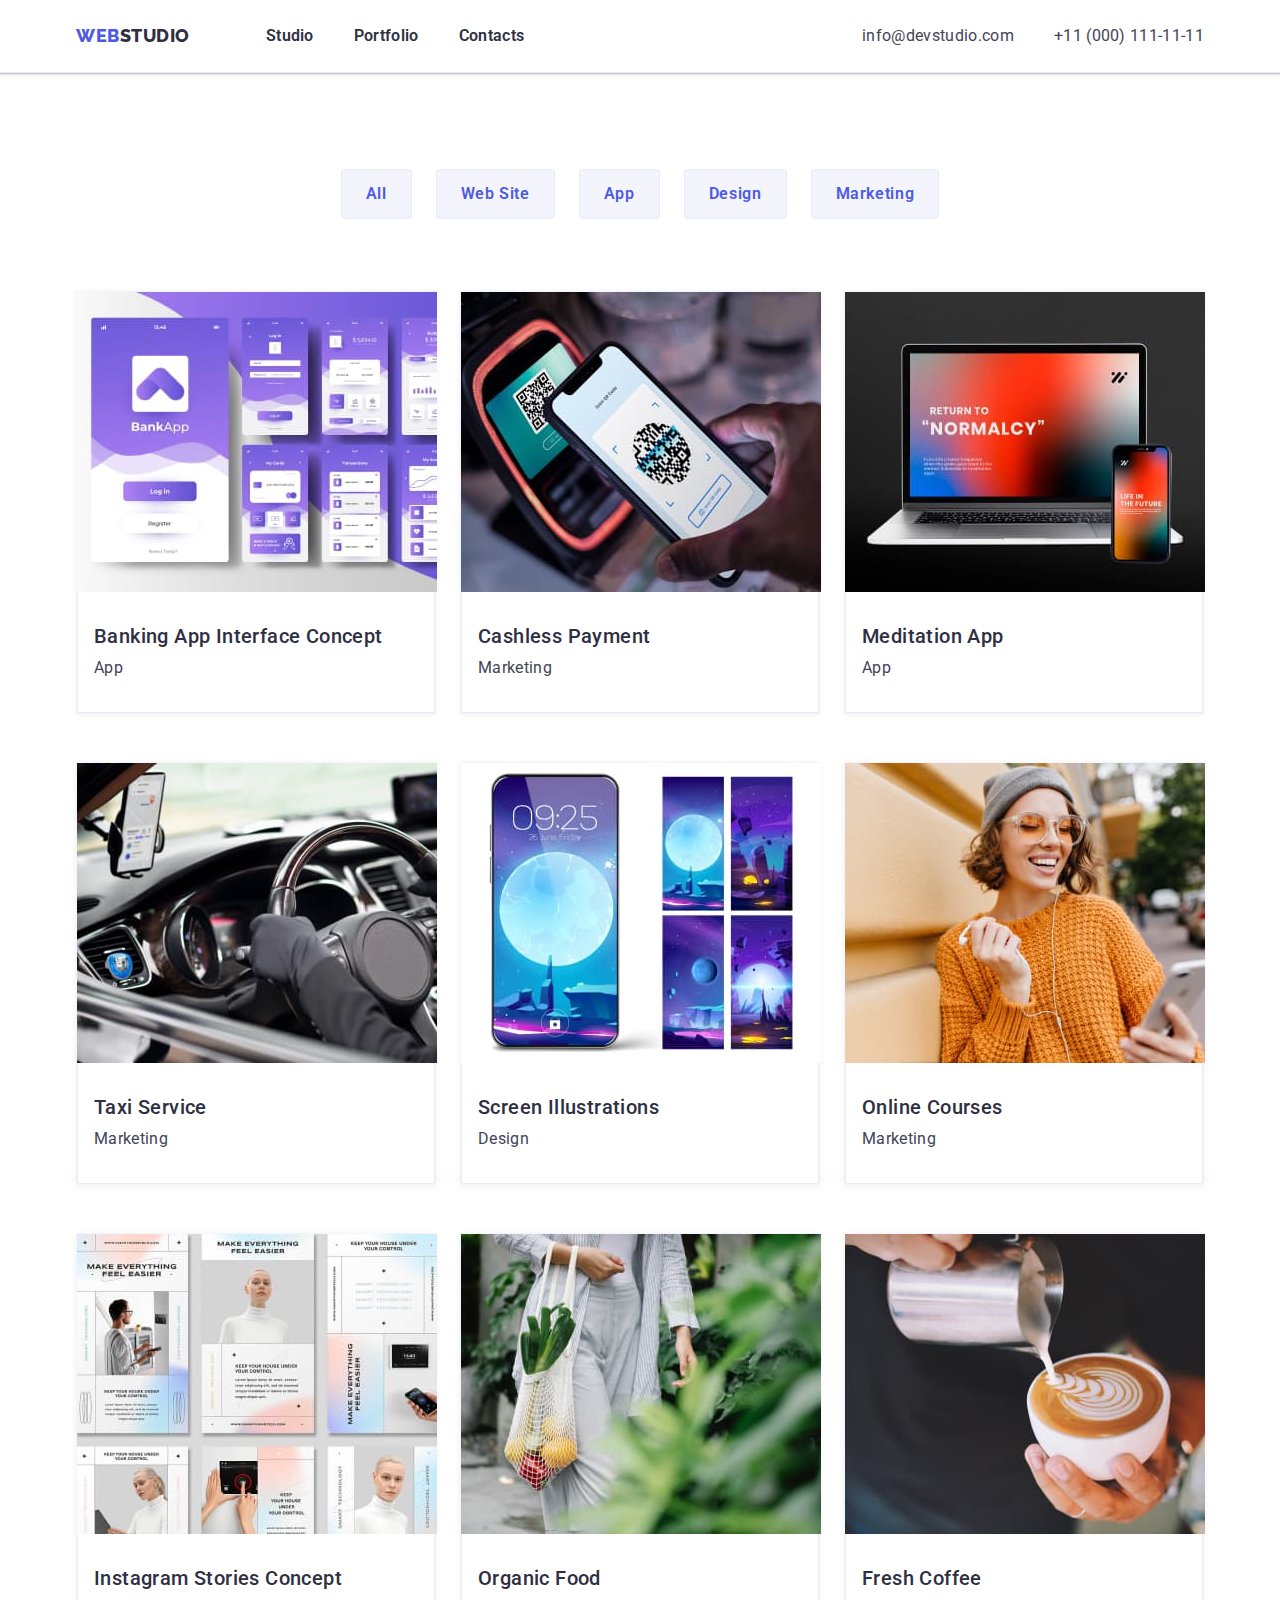
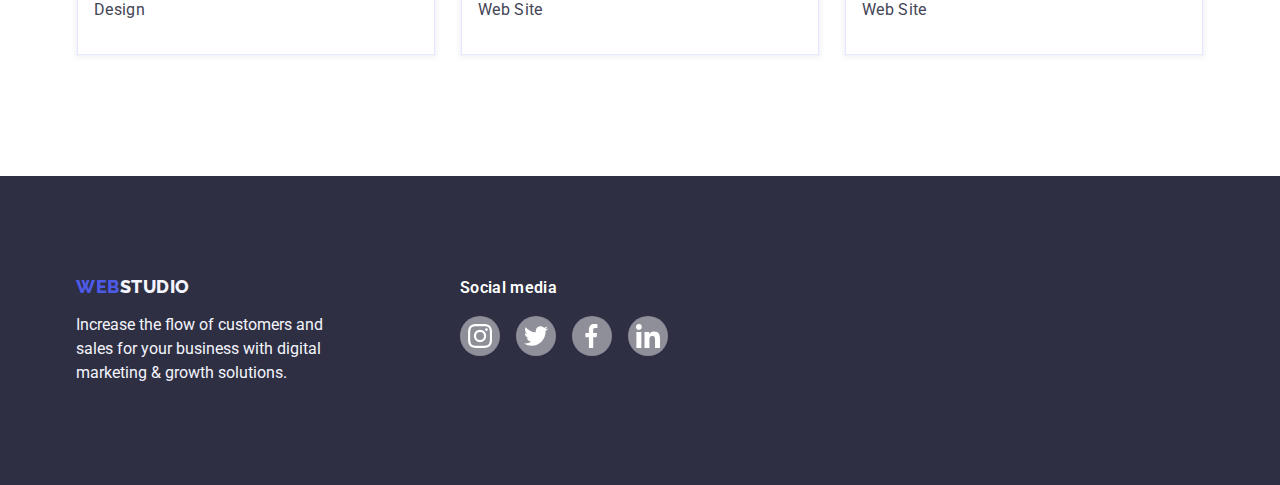
==== portfolio.html @ 1ea6845a "Initial commit" ====
<!DOCTYPE html>
<html lang="en">
  <head>
    <meta charset="UTF-8" />
    <meta http-equiv="X-UA-Compatible" content="IE=edge" />
    <meta name="viewport" content="width=device-width, initial-scale=1.0" />
    <title>Portfolio</title>
    <link rel="preconnect" href="https://fonts.googleapis.com" />
    <link rel="preconnect" href="https://fonts.gstatic.com" crossorigin />
    <link
      href="https://fonts.googleapis.com/css2?family=Raleway:wght@800&family=Roboto:wght@400;500;700;900&display=swap"
      rel="stylesheet"
    />
    <link
      rel="stylesheet"
      href="https://cdnjs.cloudflare.com/ajax/libs/modern-normalize/1.1.0/modern-normalize.min.css"
    />
    <link rel="stylesheet" href="./portfolio/css/styles.css" />
  </head>
  <body>
    <header class="header">
      <div class="container container-header">
        <nav class="nav-header">
          <a class="link logotyp" href="./index.html">Web<span class="header-logo">Studio</span></a>
          <ul class="list list-nav">
            <li class="item-header"><a class="link header-link" href="./index.html">Studio</a></li>
            <li class="item-header">
              <a class="link header-link" href="./portfolio.html">Portfolio</a>
            </li>
            <li class="item-header"><a class="link header-link" href="">Contacts</a></li>
          </ul>
        </nav>
        <!-- Section Address -->
        <address class="address address-contact">
          <ul class="list list-nav-address">
            <li class="item item-address">
              <a class="link header-contact" href="mailto:info@devstudio.com">info@devstudio.com</a>
            </li>
            <li class="item item-address">
              <a class="link header-contact" href="tel:+110001111111">+11 (000) 111-11-11</a>
            </li>
          </ul>
        </address>
      </div>
    </header>
    <main>
      <!-- section Our product -->
      <section class="section section-our-product">
        <div class="container">
          <!-- <div class="container-btn"> -->
          <h1 class="visualy-hidden">Our product</h1>
          <ul class="list list-button">
            <li class="item-button">
              <button class="btn" type="button">All</button>
            </li>
            <li class="item-button">
              <button class="btn" type="button">Web Site</button>
            </li>
            <li class="item-button">
              <button class="btn" type="button">App</button>
            </li>
            <li class="item-button">
              <button class="btn" type="button">Design</button>
            </li>
            <li class="item-button">
              <button class="btn" type="button">Marketing</button>
            </li>
          </ul>
          <!-- </div> -->

          <ul class="list list-images">
            <li class="item-images">
              <a class="link" href=""
                ><img
                  src="./images-portfolio/bank-app.jpg"
                  width="360"
                  height="300"
                  alt="bank application"
                />
                <div class="div-title-text">
                  <h2 class="title-product">Banking App Interface Concept</h2>
                  <p class="text-product">App</p>
                </div></a
              >
            </li>
            <li class="item-images">
              <a class="link" href="">
                <img
                  src="./images-portfolio/cash-pay.jpg"
                  width="360"
                  height="300"
                  alt="cashless payment app"
                />
                <div class="div-title-text">
                  <h2 class="title-product">Cashless Payment</h2>
                  <p class="text-product">Marketing</p>
                </div></a
              >
            </li>
            <li class="item-images">
              <a class="link" href="">
                <img
                  src="./images-portfolio/medit-app.jpg"
                  width="360"
                  height="300"
                  alt="meditation application"
                />
                <div class="div-title-text">
                  <h2 class="title-product">Meditation App</h2>
                  <p class="text-product">App</p>
                </div></a
              >
            </li>
            <li class="item-images">
              <a class="link" href="">
                <img
                  src="./images-portfolio/tax-ser.jpg"
                  width="360"
                  height="300"
                  alt="app taxi service"
                />
                <div class="div-title-text">
                  <h2 class="title-product">Taxi Service</h2>
                  <p class="text-product">Marketing</p>
                </div></a
              >
            </li>
            <li class="item-images">
              <a class="link" href="">
                <img
                  src="./images-portfolio/screen-ilus.jpg"
                  width="360"
                  height="300"
                  alt="screen Illustrations for phone"
                />
                <div class="div-title-text">
                  <h2 class="title-product">Screen Illustrations</h2>
                  <p class="text-product">Design</p>
                </div></a
              >
            </li>
            <li class="item-images">
              <a class="link" href="">
                <img
                  src="./images-portfolio/onl-cour.jpg"
                  width="360"
                  height="300"
                  alt=" app online courses"
                />
                <div class="div-title-text">
                  <h2 class="title-product">Online Courses</h2>
                  <p class="text-product">Marketing</p>
                </div></a
              >
            </li>
            <li class="item-images">
              <a class="link" href="">
                <img
                  src="./images-portfolio/inst-stor.jpg"
                  width="360"
                  height="300"
                  alt="instagram stories concept"
                />
                <div class="div-title-text">
                  <h2 class="title-product">Instagram Stories Concept</h2>
                  <p class="text-product">Design</p>
                </div></a
              >
            </li>

            <li class="item-images">
              <a class="link" href="">
                <img
                  src="./images-portfolio/org-food.jpg"
                  width="360"
                  height="300"
                  alt=" organic food images"
                />
                <div class="div-title-text">
                  <h2 class="title-product">Organic Food</h2>
                  <p class="text-product">Web Site</p>
                </div></a
              >
            </li>
            <li class="item-images">
              <a class="link" href="">
                <img
                  src="./images-portfolio/fr-coffee.jpg"
                  width="360"
                  height="300"
                  alt=" cup of fresh coffee"
                />
                <div class="div-title-text">
                  <h2 class="title-product">Fresh Coffee</h2>
                  <p class="text-product">Web Site</p>
                </div></a
              >
            </li>
          </ul>
        </div>
      </section>
    </main>

    <!-- Section footer -->
    <footer class="footer">
      <div class="container footer-container">
        <div class="footer-container-left">
          <a class="link logotyp-footer" href="./index.html"
            >Web<span class="footer-logo">Studio</span></a
          >
          <p class="text-footer">
            Increase the flow of customers and sales for your business with digital marketing &
            growth solutions.
          </p>
        </div>
        <div class="footer-container-right">
          <p class="text-social-media">Social media</p>
          <ul class="list list-footer-social">
            <li class="item-social">
              <a href="" class="footer-social-link">
                <svg width="24" height="24">
                  <use href="./images-studio/icons.svg#icon-instagram-2"></use>
                </svg>
              </a>
            </li>
            <li>
              <a href="" class="footer-social-link">
                <svg width="24" height="24">
                  <use href="./images-studio/icons.svg#icon-twitter-1"></use>
                </svg>
              </a>
            </li>
            <li>
              <a href="" class="footer-social-link">
                <svg width="24" height="24">
                  <use href="./images-studio/icons.svg#icon-facebook"></use>
                </svg>
              </a>
            </li>
            <li>
              <a href="" class="footer-social-link">
                <svg width="24" height="24">
                  <use href="./images-studio/icons.svg#icon-linkedin-1"></use>
                </svg>
              </a>
            </li>
          </ul>
        </div>
      </div>
    </footer>
  </body>
</html>
---- portfolio/css/styles.css ----
:root {
    --main-light-color: #FFFFFF;
    --main-font-color: #434455;
    --secondory-font-color: #2E2F42;
    --secondory-footer-color: #F4F4FD;
    --secondory-font-accent-color: #4D5AE5;
    --active-color-hover: #404bbf;
    --background-color-btn: #F4F4FD;
    --accent-color-cornflower: #e7e9fc;
    --green-color: #31D0AA;
}

body {
    font-family: 'Roboto', sans-serif;
    font-style: normal;
    color: #434455;
    background-color: var(--main-light-color);
}

h1,
h2,
h3,
h4,
h5,
h6,
p {
    margin: 0;
}


use {
    fill: currentColor;
}

.header {
    border-bottom: 1px solid #e7e9fc;
    /* background-color: var(--main-light-color); */
    box-shadow: 0px 2px 1px rgba(46, 47, 66, 0.08), 0px 1px 1px rgba(46, 47, 66, 0.16), 0px 1px 6px rgba(46, 47, 66, 0.08);
}

.container {
    width: 1158px;
    margin: 0 auto;
    padding-left: 15px;
    padding-right: 15px;

}

.link {
    text-decoration: none;
    color: currentColor;
}

.list {
    list-style: none;
    padding: 0;
    margin: 0;
}

img {
    display: block;

}

.visualy-hidden {
    height: 1px;
    margin: -1px;
    border: 0;
    padding: 0;
    white-space: nowrap;
    clip-path: inset(100%);
    clip: rect(0 0 0 0);
    overflow: hidden;
    width: 1px;
    position: absolute;
}


.container-header {
    /* робимо класу уявний контейнер за допомогою  display: flex;
    потім  дітей в цьому контейнері(це а посилання-лого і ul список)
    центруємо по осі(Y) align-items: center; */
    display: flex;
    align-items: center;
}

.header-link {
    display: block;
    /* елементам (а) добавлений падинг в гору та низ для кращого наведення мишкою
    в режимі cursor таким чином 
    ми одразу задаємо і потрібну висоту нашому header */
    padding-top: 24px;
    padding-bottom: 24px;
}

.header-logo {
    color: var(--secondory-font-color);
}

.nav-header {
    display: flex;
    align-items: center;
}

.list-nav {
    display: flex;
    gap: 40px;
}


.header-link {
    display: block;
    padding-top: 24px;
    padding-bottom: 24px;
}

.logotyp {
    font-family: "Raleway", sans-serif;
    text-transform: uppercase;
    font-weight: 800;
    font-size: 18px;
    line-height: 1.17;
    letter-spacing: 0.03em;
    color: var(--secondory-font-accent-color);
    text-decoration: none;
    margin-right: 76px;
}

.header-link {
    font-weight: 600;
    font-size: 16px;
    line-height: 1.5;
    letter-spacing: 0.02em;
    color: var(--secondory-font-color);
}

.item-header:hover,
.item-header:focus {
    color: var(--active-color-hover);
}

.header-contact:hover,
.header-contact:focus {
    color: var(--active-color-hover);
}

.address {
    font-style: normal;
}


.address-contact {
    margin-left: auto;
}

.list-nav-address {
    display: flex;
    gap: 40px;

}

/* .item-address {
    margin-right: 40px;
} */

.header-contact {
    font-family: 'Roboto';
    font-weight: 400;
    font-size: 16px;
    line-height: 1.5;
    letter-spacing: 0.02em;
    color: var(--main-font-color);
    padding-top: 24px;
    padding-bottom: 24px;

}

/* Для секції в класі заданий стиль */
.section-our-product {
    padding-top: 96px;
    padding-bottom: 120px;
    /* ці падінги пребираємо їх бути не повинно але автоперевірка може без них не пропустити
     padding-left: 120px;
    padding-right: 120px; */
}

/* Для списку в класі заданий стиль display: flex;
для розміщення кнопок в одну лінію по горизонталі 
Для списку в класі заданий стиль justify-content: center;
для розміщення дочірніх елементів списку по центру осі(х) */

/* Для списку в класі можна задати стиль gap: 24px;
для визначення відступів між пунктами списку а також 
(можна використовувати margin-right: 24px для тега li у класі,але потім 
треба онулити крайні марджин за допомогою :not(:last-child))*/
.list-button {
    display: flex;
    justify-content: center;
    margin-bottom: 72px;
    gap: 24px;
}

/* випадок використання для li */
/*(ul li:not(:last-child)) 
.list-button .item-button:not(:last-child) {
    margin-right: 24px;} */


.btn {

    font-family: "Roboto", sans-serif;
    font-weight: 600;
    font-size: 16px;
    line-height: 1.5;
    letter-spacing: 0.04em;
    background-color: var(--background-color-btn);
    color: var(--secondory-font-accent-color);
    cursor: pointer;
    border: 1px solid var(--accent-color-cornflower);
    border-radius: 4px;

    /*короткий запис padding: 12px 24px */
    padding-top: 12px;
    padding-bottom: 12px;
    padding-left: 24px;
    padding-right: 24px;
}

.btn:hover,
.btn:focus {
    color: #FFFFFF;
    /* border: transparent;виставлено без 1 solid як в коментарі ментора 
    але автоперевірка не приймає тому значення з одиничкою залишаємо*/
    border: 1px solid transparent;
    background-color: var(--active-color-hover);
    box-shadow: 0px 4px 4px rgba(0, 0, 0, 0.25);
}




.list-images {
    display: flex;
    flex-wrap: wrap;
    /* Для списку в класі заданий стиль flex-wrap: wrap;
для розповзання елементів списку на новий рядок якщо їм не вистачає місця в попередньому */

    column-gap: 24px;
    row-gap: 48px;

    margin: 0;
    /* Для списку в класі заданий стиль column-gap: 24px;
для визначення горизонтальних відступів між пунктами списку
 (можна використовувати margin-right: 24px для тега li у класі) */

}

.item-images {
    width: calc((100% - 48px) / 3);
    /* Для списку в класі заданий стиль width: calc((100% - 48px) / 3);
для визначення ширини для елемента списку (від загальної ширини екрану віднімаємо суму відступів між пунктами
 і ділимо це на кількість пунктів списку в одному рядку) */

    /* flex-basis:calc(100% /3 - 24px) ; при margin-left: 24px; margin-top: 24px;
 як в прикладі чомусь не спрацювало */

    background-color: var(--main-light-color);
    border: 0.5px solid #F4F4FD;
    box-shadow: 0px 1px 6px rgba(46, 47, 66, 0.08);
}

.item-images:hover,
.item-images:focus {
    box-shadow: 0px 4px 4px rgba(0, 0, 0, 0.25), 0px 1px 6px rgba(46, 47, 66, 0.08);
}

.div-title-text {
    padding: 32px 16px;
    border: 1px solid #e7e9fc;
    border-top: none;
}



.title-product {
    margin-bottom: 8px;
    font-weight: 500;
    font-size: 20px;
    line-height: 1.2;
    letter-spacing: 0.02em;
    color: var(--secondory-font-color);
}

.text-product {
    font-weight: 400;
    font-size: 16px;
    line-height: 1.5;
    letter-spacing: 0.02em;
    color: var(--main-font-color)
}



.footer {
    padding-top: 100px;
    padding-bottom: 100px;
    background-color: var(--secondory-font-color);
}

.footer-logo {
    color: #f4f4fd;
}

.list-footer {
    padding-top: 100px;
    margin: 0;
}

.text-footer {
    max-width: 264px;
    font-size: 16px;
    line-height: 1.5;
    color: var(--secondory-footer-color);
}

.logotyp-footer {
    font-family: "Raleway", sans-serif;
    text-transform: uppercase;
    font-weight: 800;
    font-size: 18px;
    line-height: 1.17;
    letter-spacing: 0.03em;
    color: var(--secondory-font-accent-color);
    text-decoration: none;
    display: inline-block;
    margin-bottom: 16px;
}

.footer-container {
    display: flex;
}

.footer-container-right {
    margin-left: 120px;
}


.text-social-media {
    margin-bottom: 16px;

    font-weight: 600;
    font-size: 16px;
    line-height: 1.5;
    letter-spacing: 0.02em;
    color: #FFFFFF;
}

.list-footer-social {
    display: flex;
    gap: 16px;
}

.footer-social-link {
    display: flex;
    justify-content: center;
    align-items: center;
    border-radius: 50%;
    width: 40px;
    height: 40px;
    background-color: #8E8F99;
    color: var(--main-light-color);
}

.footer-social-link:hover,
.footer-social-link:focus {
    background-color: var(--green-color);
}
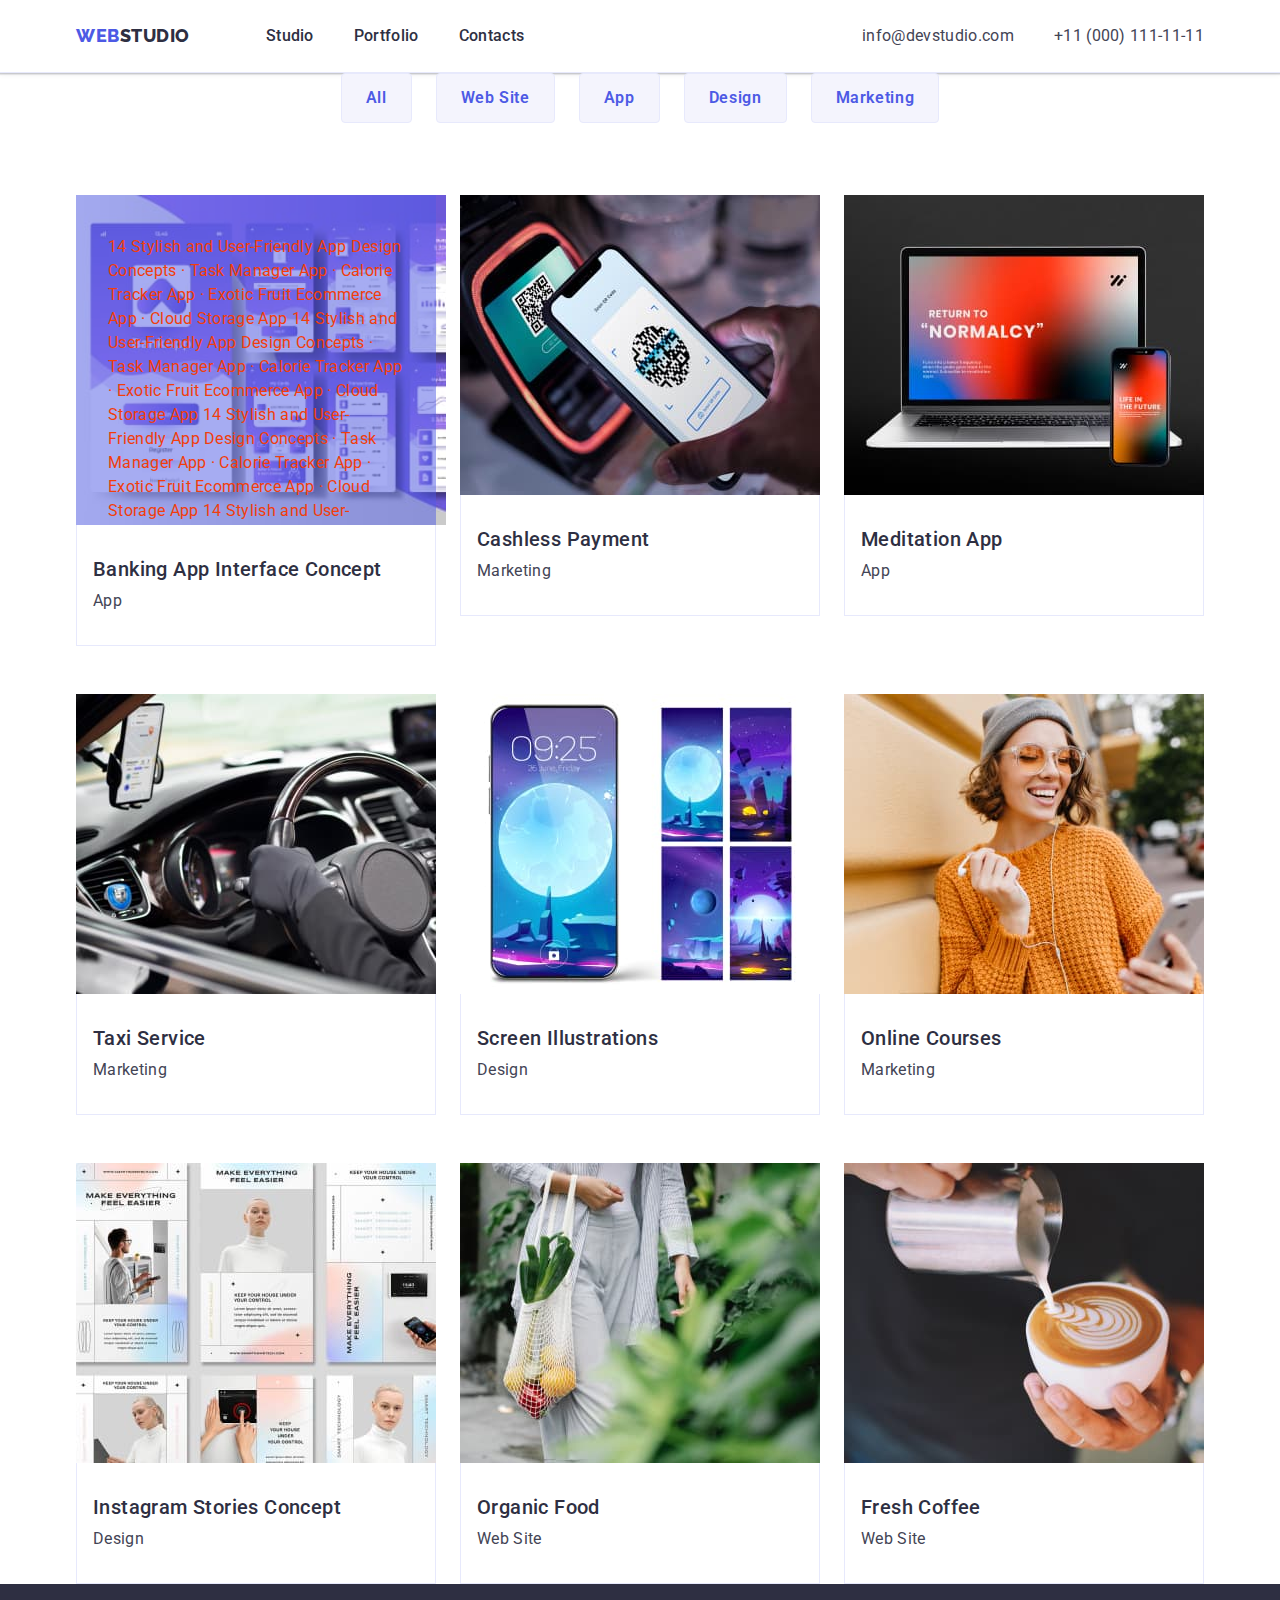
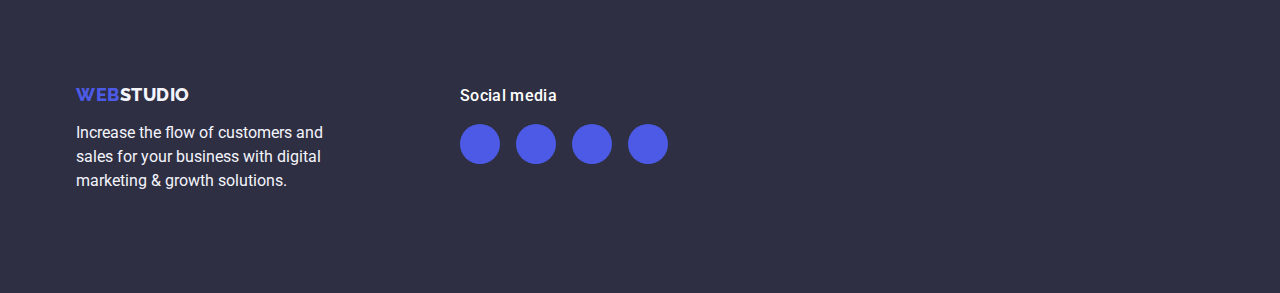
==== commit c33a01dd: "..." ====
--- a/portfolio.html
+++ b/portfolio.html
@@ -45,7 +45,7 @@
     </header>
     <main>
       <!-- section Our product -->
-      <section class="section section-our-product">
+      <section class="section-our-product">
         <div class="container">
           <!-- <div class="container-btn"> -->
           <h1 class="visualy-hidden">Our product</h1>
@@ -70,13 +70,28 @@
 
           <ul class="list list-images">
             <li class="item-images">
-              <a class="link" href=""
-                ><img
-                  src="./images-portfolio/bank-app.jpg"
-                  width="360"
-                  height="300"
-                  alt="bank application"
-                />
+              <a class="link link-product" href="">
+                <div class="img-overlay">
+                  <img
+                    src="./images-portfolio/bank-app.jpg"
+                    width="370"
+                    height="330"
+                    alt="bank application"
+                  />
+                  <p class="overlay">
+                    14 Stylish and User-Friendly App Design Concepts · Task Manager App · Calorie
+                    Tracker App · Exotic Fruit Ecommerce App · Cloud Storage App 14 Stylish and
+                    User-Friendly App Design Concepts · Task Manager App · Calorie Tracker App ·
+                    Exotic Fruit Ecommerce App · Cloud Storage App 14 Stylish and User-Friendly App
+                    Design Concepts · Task Manager App · Calorie Tracker App · Exotic Fruit
+                    Ecommerce App · Cloud Storage App 14 Stylish and User-Friendly App Design
+                    Concepts · Task Manager App · Calorie Tracker App · Exotic Fruit Ecommerce App ·
+                    Cloud Storage App 14 Stylish and User-Friendly App Design Concepts · Task
+                    Manager App · Calorie Tracker App · Exotic Fruit Ecommerce App · Cloud Storage
+                    App
+                  </p>
+                </div>
+
                 <div class="div-title-text">
                   <h2 class="title-product">Banking App Interface Concept</h2>
                   <p class="text-product">App</p>
@@ -84,7 +99,7 @@
               >
             </li>
             <li class="item-images">
-              <a class="link" href="">
+              <a class="link link-product" href="">
                 <img
                   src="./images-portfolio/cash-pay.jpg"
                   width="360"
@@ -98,7 +113,7 @@
               >
             </li>
             <li class="item-images">
-              <a class="link" href="">
+              <a class="link link-product" href="">
                 <img
                   src="./images-portfolio/medit-app.jpg"
                   width="360"
@@ -112,7 +127,7 @@
               >
             </li>
             <li class="item-images">
-              <a class="link" href="">
+              <a class="link link-product" href="">
                 <img
                   src="./images-portfolio/tax-ser.jpg"
                   width="360"
@@ -126,7 +141,7 @@
               >
             </li>
             <li class="item-images">
-              <a class="link" href="">
+              <a class="link link-product" href="">
                 <img
                   src="./images-portfolio/screen-ilus.jpg"
                   width="360"
@@ -140,7 +155,7 @@
               >
             </li>
             <li class="item-images">
-              <a class="link" href="">
+              <a class="link link-product" href="">
                 <img
                   src="./images-portfolio/onl-cour.jpg"
                   width="360"
@@ -154,7 +169,7 @@
               >
             </li>
             <li class="item-images">
-              <a class="link" href="">
+              <a class="link link-product" href="">
                 <img
                   src="./images-portfolio/inst-stor.jpg"
                   width="360"
@@ -169,7 +184,7 @@
             </li>
 
             <li class="item-images">
-              <a class="link" href="">
+              <a class="link link-product" href="">
                 <img
                   src="./images-portfolio/org-food.jpg"
                   width="360"
@@ -183,7 +198,7 @@
               >
             </li>
             <li class="item-images">
-              <a class="link" href="">
+              <a class="link link-product" href="">
                 <img
                   src="./images-portfolio/fr-coffee.jpg"
                   width="360"
@@ -218,29 +233,29 @@
           <ul class="list list-footer-social">
             <li class="item-social">
               <a href="" class="footer-social-link">
-                <svg width="24" height="24">
-                  <use href="./images-studio/icons.svg#icon-instagram-2"></use>
+                <svg class="footer-icon" width="24" height="24">
+                  <use href="./images/icons.svg#icon-instagram-2"></use>
                 </svg>
               </a>
             </li>
             <li>
               <a href="" class="footer-social-link">
-                <svg width="24" height="24">
-                  <use href="./images-studio/icons.svg#icon-twitter-1"></use>
+                <svg class="footer-icon" width="24" height="24">
+                  <use href="./images/icons.svg#icon-twitter-1"></use>
                 </svg>
               </a>
             </li>
             <li>
               <a href="" class="footer-social-link">
-                <svg width="24" height="24">
-                  <use href="./images-studio/icons.svg#icon-facebook"></use>
+                <svg class="footer-icon" width="24" height="24">
+                  <use href="./images/icons.svg#icon-facebook"></use>
                 </svg>
               </a>
             </li>
             <li>
               <a href="" class="footer-social-link">
-                <svg width="24" height="24">
-                  <use href="./images-studio/icons.svg#icon-linkedin-1"></use>
+                <svg class="footer-icon" width="24" height="24">
+                  <use href="./images/icons.svg#icon-linkedin-1"></use>
                 </svg>
               </a>
             </li>
--- a/portfolio/css/styles.css
+++ b/portfolio/css/styles.css
@@ -8,6 +8,7 @@
     --background-color-btn: #F4F4FD;
     --accent-color-cornflower: #e7e9fc;
     --green-color: #31D0AA;
+    --bgr-color-icon: #F4F4FD;
 }
 
 body {
@@ -28,9 +29,7 @@
 }
 
 
-use {
-    fill: currentColor;
-}
+
 
 .header {
     border-bottom: 1px solid #e7e9fc;
@@ -127,15 +126,15 @@
 }
 
 .header-link {
-    font-weight: 600;
+    font-weight: 500;
     font-size: 16px;
     line-height: 1.5;
     letter-spacing: 0.02em;
     color: var(--secondory-font-color);
 }
 
-.item-header:hover,
-.item-header:focus {
+.header-link:hover,
+.header-link:focus {
     color: var(--active-color-hover);
 }
 
@@ -146,6 +145,8 @@
 
 .address {
     font-style: normal;
+    /* ДЛЯ ПОСИЛАННЯ ПОЧТИ ЧИ ТЕЛЕФОНА ставимо значення (font-style: normal;) для скидання 
+ стандартного стилю шрифту */
 }
 
 
@@ -158,10 +159,6 @@
     gap: 40px;
 
 }
-
-/* .item-address {
-    margin-right: 40px;
-} */
 
 .header-contact {
     font-family: 'Roboto';
@@ -175,10 +172,10 @@
 
 }
 
-/* Для секції в класі заданий стиль */
+
 .section-our-product {
-    padding-top: 96px;
-    padding-bottom: 120px;
+    /* padding-top: 96px;
+    padding-bottom: 120px; */
     /* ці падінги пребираємо їх бути не повинно але автоперевірка може без них не пропустити
      padding-left: 120px;
     padding-right: 120px; */
@@ -233,7 +230,7 @@
     але автоперевірка не приймає тому значення з одиничкою залишаємо*/
     border: 1px solid transparent;
     background-color: var(--active-color-hover);
-    box-shadow: 0px 4px 4px rgba(0, 0, 0, 0.25);
+    box-shadow: 0px 3px 1px rgba(0, 0, 0, 0.1), 0px 2px 1px rgba(0, 0, 0, 0.08), 0px 2px 2px rgba(0, 0, 0, 0.12);
 }
 
 
@@ -243,17 +240,27 @@
     display: flex;
     flex-wrap: wrap;
     /* Для списку в класі заданий стиль flex-wrap: wrap;
-для розповзання елементів списку на новий рядок якщо їм не вистачає місця в попередньому */
+для не розповзання елементів списку на новий рядок якщо їм не вистачає місця в попередньому */
 
     column-gap: 24px;
     row-gap: 48px;
-
     margin: 0;
     /* Для списку в класі заданий стиль column-gap: 24px;
 для визначення горизонтальних відступів між пунктами списку
  (можна використовувати margin-right: 24px для тега li у класі) */
 
 }
+
+.link-product {
+    display: block;
+    /* width: 360px; */
+}
+
+.link-product:hover,
+.link-product:focus {
+    box-shadow: 0px 1px 6px rgba(46, 47, 66, 0.08), 0px 1px 1px rgba(46, 47, 66, 0.16), 0px 2px 1px rgba(46, 47, 66, 0.08)
+}
+
 
 .item-images {
     width: calc((100% - 48px) / 3);
@@ -265,19 +272,20 @@
  як в прикладі чомусь не спрацювало */
 
     background-color: var(--main-light-color);
-    border: 0.5px solid #F4F4FD;
-    box-shadow: 0px 1px 6px rgba(46, 47, 66, 0.08);
-}
-
-.item-images:hover,
+    /* border: 0.5px solid #F4F4FD; */
+    /* box-shadow: 0px 1px 6px rgba(46, 47, 66, 0.08); */
+}
+
+/* .item-images:hover,
 .item-images:focus {
-    box-shadow: 0px 4px 4px rgba(0, 0, 0, 0.25), 0px 1px 6px rgba(46, 47, 66, 0.08);
-}
+    box-shadow: 0px 1px 6px rgba(46, 47, 66, 0.08), 0px 1px 1px rgba(46, 47, 66, 0.16), 0px 2px 1px rgba(46, 47, 66, 0.08)
+} */
 
 .div-title-text {
     padding: 32px 16px;
     border: 1px solid #e7e9fc;
     border-top: none;
+    /* width: 360px; */
 }
 
 
@@ -348,11 +356,11 @@
 .text-social-media {
     margin-bottom: 16px;
 
-    font-weight: 600;
-    font-size: 16px;
-    line-height: 1.5;
-    letter-spacing: 0.02em;
-    color: #FFFFFF;
+    font-weight: 500;
+    font-size: 16px;
+    line-height: 1.5;
+    letter-spacing: 0.02em;
+    color: var(--main-light-color);
 }
 
 .list-footer-social {
@@ -367,11 +375,47 @@
     border-radius: 50%;
     width: 40px;
     height: 40px;
-    background-color: #8E8F99;
+    background-color: var(--secondory-font-accent-color);
     color: var(--main-light-color);
 }
 
 .footer-social-link:hover,
 .footer-social-link:focus {
     background-color: var(--green-color);
+}
+
+.footer-icon {
+    fill: var(--bgr-color-icon);
+}
+
+
+/* .link-product {
+    position: relative;
+    display: block;
+} */
+
+.img-overlay {
+    position: relative;
+}
+
+.overlay {
+    width: 100%;
+    height: 100%;
+    font-size: 16px;
+    line-height: 1.5;
+    letter-spacing: 0.02em;
+    color: #f13e0c;
+
+    padding-top: 40px;
+    padding-left: 32px;
+    padding-right: 32px;
+    padding-bottom: 164px;
+    background-color: rgb(77, 90, 229, 0.5);
+    position: absolute;
+    top: 0;
+    left: 0;
+    overflow: auto;
+
+
+
 }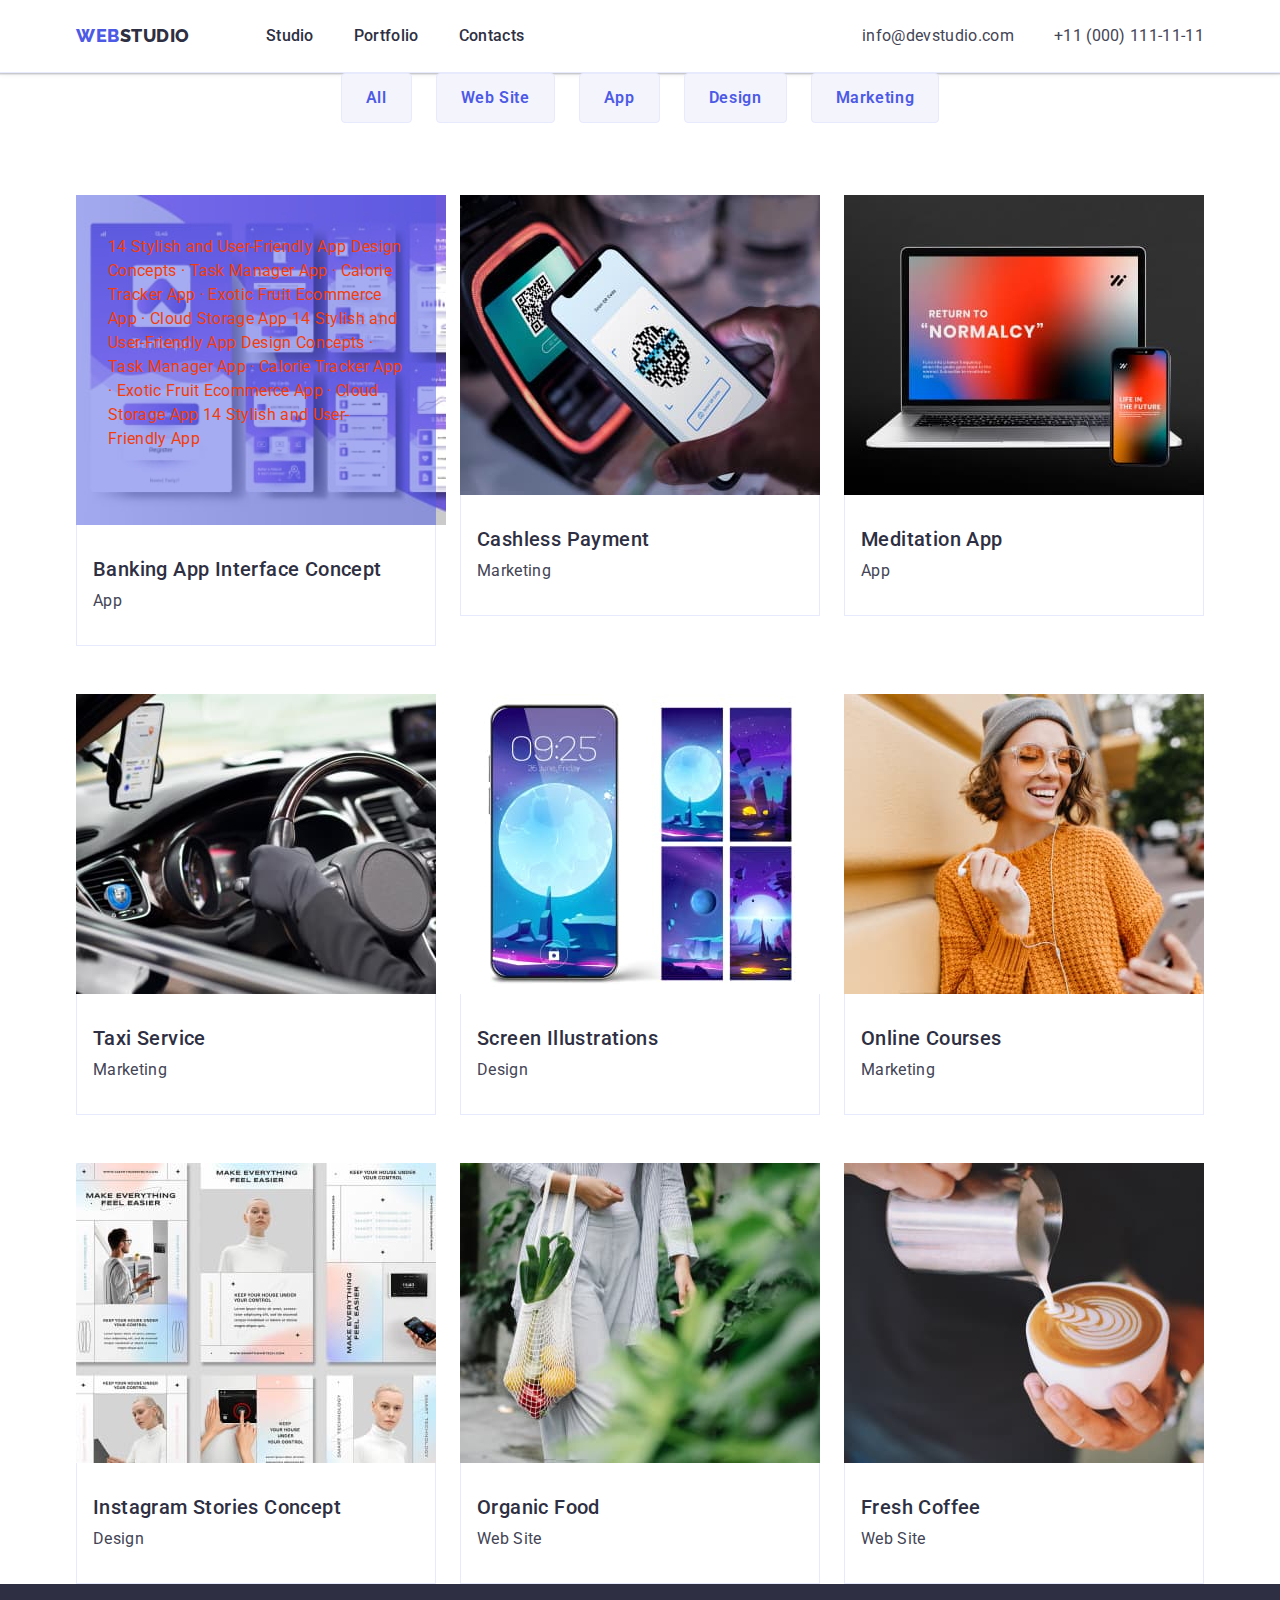
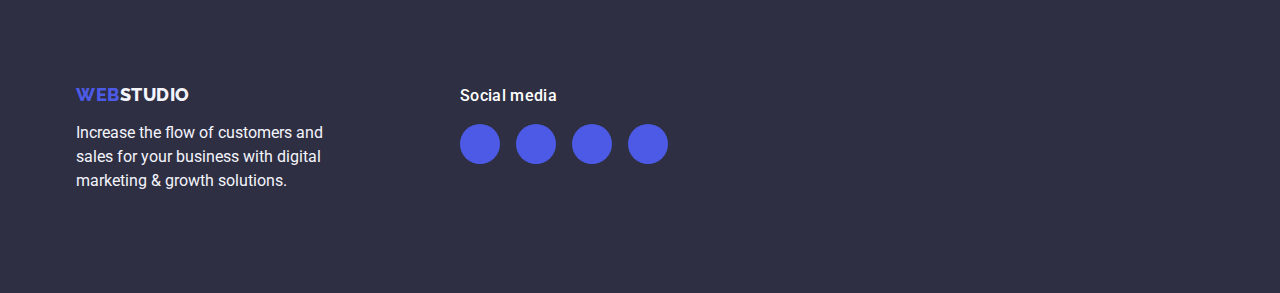
==== commit 214636ab: "...." ====
--- a/portfolio.html
+++ b/portfolio.html
@@ -83,12 +83,12 @@
                     Tracker App · Exotic Fruit Ecommerce App · Cloud Storage App 14 Stylish and
                     User-Friendly App Design Concepts · Task Manager App · Calorie Tracker App ·
                     Exotic Fruit Ecommerce App · Cloud Storage App 14 Stylish and User-Friendly App
-                    Design Concepts · Task Manager App · Calorie Tracker App · Exotic Fruit
+                    <!-- Design Concepts · Task Manager App · Calorie Tracker App · Exotic Fruit
                     Ecommerce App · Cloud Storage App 14 Stylish and User-Friendly App Design
                     Concepts · Task Manager App · Calorie Tracker App · Exotic Fruit Ecommerce App ·
                     Cloud Storage App 14 Stylish and User-Friendly App Design Concepts · Task
                     Manager App · Calorie Tracker App · Exotic Fruit Ecommerce App · Cloud Storage
-                    App
+                    App -->
                   </p>
                 </div>
 
--- a/portfolio/css/styles.css
+++ b/portfolio/css/styles.css
@@ -414,8 +414,6 @@
     position: absolute;
     top: 0;
     left: 0;
-    overflow: auto;
-
-
+    /* overflow: auto; */
 
 }